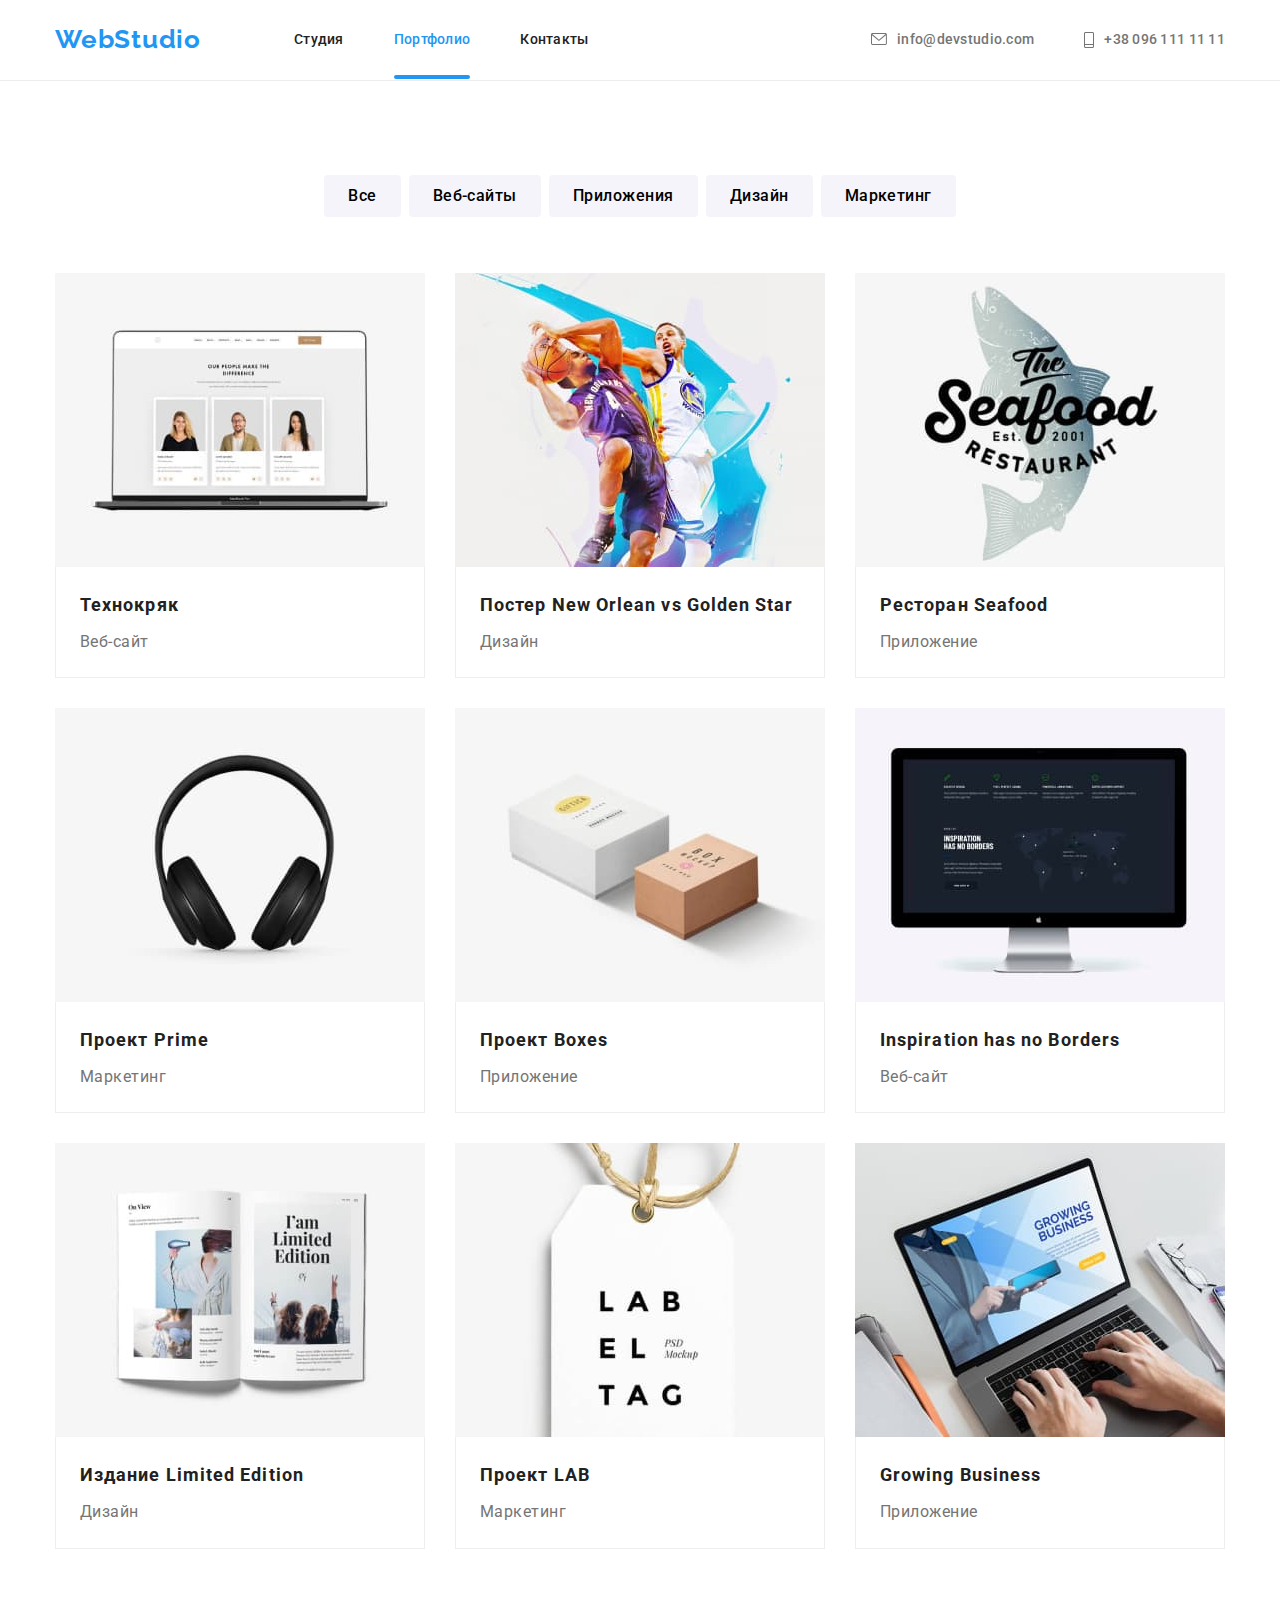
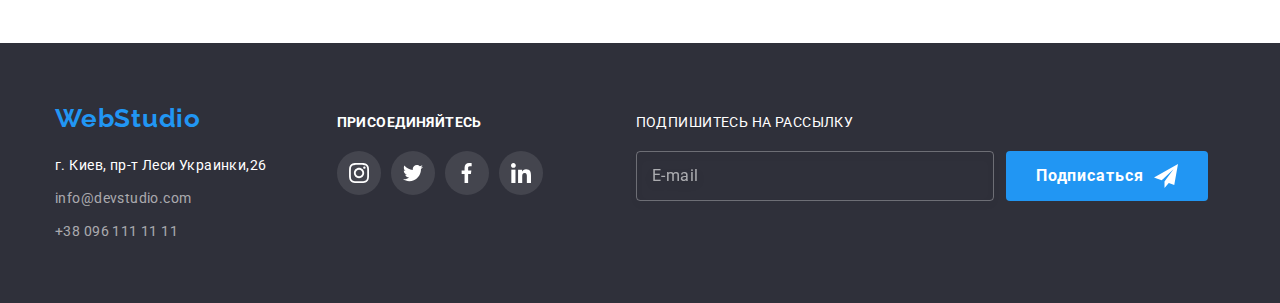
==== portfolio.html @ 39a59c03 "homework 7 is ready" ====
<!DOCTYPE html>
<html lang="ru">

<head>
    <meta charset="UTF-8">
    <meta http-equiv="X-UA-Compatible" content="IE=edge">
    <meta name="viewport" content="width=device-width, initial-scale=1.0">
    <title>Портфолио</title>
    <link rel="preconnect" href="https://fonts.googleapis.com">
    <link rel="preconnect" href="https://fonts.gstatic.com" crossorigin>
    <link
        href="https://fonts.googleapis.com/css2?family=Raleway:wght@700&family=Roboto:wght@400;500;700;900&display=swap"
        rel="stylesheet" />
    <link rel="stylesheet" href="https://cdnjs.cloudflare.com/ajax/libs/modern-normalize/1.0.0/modern-normalize.min.css" />
    <link rel="stylesheet" href="./css/main.min.css" />
    <link rel="stylesheet" href="./css/styles.css" />
</head>

<body>
<header class="page-header">
    <div class="container page-header-container">
        <nav class="nav-header">
            <a class="logo" href="./index.html">Web<span class="logo-studio logo">Studio</span></a>
            <ul class="list menu">
                <li class="link-nav"><a class="link menu-link" href="./index.html">Студия</a></li>
                <li class="link-nav"><a class="link menu-link current" href="./portfolio.html">Портфолио</a></li>
                <li class="link-nav"><a class="link menu-link" href="/">Контакты</a></li>
            </ul>
        </nav>
        <ul class="list head-adress">
            <li class="address-item"><a class="link address-link" href="mailto:info@devstudio.com">
                    <svg class="address-link-icon" width="16px" height="12px">
                        <use href="./img/sprite.svg#icon-mail"></use>
                    </svg>info@devstudio.com</a></li>
            <li class="address-item"><a class="link address-link" href="tel:+380961111111"><svg
                        class="address-link-icon" width="10px" height="16px">
                        <use href="./img/sprite.svg#icon-phone"></use>
                    </svg>+38 096 111 11 11</a></li>
        </ul>
    </div>
</header>

    <main>
        <section class="section"><div class="container">
           
            <h1 class="hidden">Навигация и портфолио</h1>

            <ul class="navigation list">
                <li class="navigation__item">
                    <button class="navigation__btn" type="button">Все</button>
                </li>
                <li class="navigation__item">
                    <button class="navigation__btn" type="button">Веб-сайты</button>
                </li>
                <li class="navigation__item">
                    <button class="navigation__btn" type="button">Приложения</button>
                </li>
                <li class="navigation__item">
                    <button class="navigation__btn" type="button">Дизайн</button>
                </li>
                <li class="navigation__item">
                    <button class="navigation__btn" type="button">Маркетинг</button>
                </li>
            </ul>
            
            <ul class="ready-projects list">
                <li class="ready-projects__item">
                    <a class="pready-projects__link link" href="">
                        <div class="projects-list-wrapper">
                            <img class="img" src="./img/ourpeople.jpg" alt="three people" width="370">
                            <p class="ready-projects__overlay">Ресурс предлагает комплексные предложения с разным уровнем функционала
                                и сервисов. Все это позволит посетителю получить
                                исчерпывающие сведения о компании или частном лице.</p>
                        </div>
                        <div class="projects-box">
                            <h2 class="ready-projects__title heading">Технокряк</h2>
                            <p class="ready-projects__text text"> Веб-сайт</p>
                        </div>
                    </a>
                </li>
                <li class="ready-projects__item">
                    <a class="ready-projects__link link" href="">
                        <div class="projects-list-wrapper">
                            <img src="./img/basketball.jpg" alt="basketball" width="370">
                            <p class="ready-projects__overlay">Ресурс предлагает комплексные предложения с разным уровнем функционала
                                и сервисов. Все
                                это позволит посетителю получить
                                исчерпывающие сведения о компании или частном лице.</p>
                        </div>
                        <div class="projects-box">
                            <h2 class="ready-projects__title heading">Постер New Orlean vs Golden Star</h2>
                            <p class="ready-projects__text text">Дизайн</p>
                        </div>
                    </a>
                </li>
            
                <li class="ready-projects__item">
            
                    <a class="ready-projects__link link" href="">
                        <div class="projects-list-wrapper">
                            <img src="./img/seafood.jpg" alt="seafood" width="370">
                            <p class="ready-projects__overlay">Ресурс предлагает комплексные предложения с разным уровнем функционала
                                и сервисов. Все
                                это позволит посетителю получить
                                исчерпывающие сведения о компании или частном лице.</p>
                        </div>
                        <div class="projects-box">
                            <h2 class="ready-projects__title heading">Ресторан Seafood</h2>
                            <p class="ready-projects__text text">Приложение</p>
                        </div>
                    </a>
                </li>
                <li class="ready-projects__item">
            
                    <a class="ready-projects__link link" href="">
                        <div class="projects-list-wrapper">
                            <img src="./img/headphones.jpg" alt="headphones" width="370">
                            <p class="ready-projects__overlay">Ресурс предлагает комплексные предложения с разным уровнем функционала
                                и сервисов. Все
                                это позволит посетителю получить
                                исчерпывающие сведения о компании или частном лице.</p>
                        </div>
                        <div class="projects-box">
                            <h2 class="ready-projects__title heading">Проект Prime</h2>
                            <p class="ready-projects__text text">Маркетинг</p>
                        </div>
                    </a>
                </li>
            
                <li class="ready-projects__item">
            
                    <a class="ready-projects__link link" href="">
                        <div class="projects-list-wrapper">
                            <img src="./img/projectboxes.jpg" alt="boxes" width="370">
                            <p class="ready-projects__overlay">Ресурс предлагает комплексные предложения с разным уровнем функционала
                                и сервисов. Все
                                это позволит посетителю получить
                                исчерпывающие сведения о компании или частном лице.</p>
                        </div>
                        <div class="projects-box">
            
                            <h2 class="ready-projects__title heading">Проект Boxes</h2>
                            <p class="ready-projects__text text">Приложение</p>
                        </div>
                    </a>
                </li>
                <li class="ready-projects__item">
            
                    <a class="ready-projects__link link" href="">
                        <div class="projects-list-wrapper">
                            <img src="./img/screen.jpg" alt="blackscreen" width="370">
                            <p class="ready-projects__overlay">Ресурс предлагает комплексные предложения с разным уровнем функционала
                                и сервисов. Все
                                это позволит посетителю получить
                                исчерпывающие сведения о компании или частном лице.</p>
                        </div>
                        <div class="projects-box">
            
                            <h2 class="ready-projects__title heading">Inspiration has no Borders</h2>
                            <p class="ready-projects__text text">Веб-сайт</p>
                        </div>
                    </a>
                </li>
            
                <li class="ready-projects__item">
            
                    <a class="ready-projects__link link" href="">
                        <div class="projects-list-wrapper">
                            <img src="./img/journal.jpg" alt="journal" width="370">
                            <p class="ready-projects__overlay">Ресурс предлагает комплексные предложения с разным уровнем функционала
                                и сервисов. Все
                                это позволит посетителю получить
                                исчерпывающие сведения о компании или частном лице.</p>
                        </div>
                        <div class="projects-box">
            
                            <h2 class="ready-projects__title heading">Издание Limited Edition</h2>
                            <p class="ready-projects__text text">Дизайн</p>
                        </div>
                    </a>
                </li>
            
                <li class="ready-projects__item">
            
                    <a class="ready-projects__link link" href="">
                        <div class="projects-list-wrapper">
                            <img src="./img/label.jpg" alt="label" width="370">
                            <p class="ready-projects__overlay">Ресурс предлагает комплексные предложения с разным уровнем функционала
                                и сервисов. Все
                                это позволит посетителю получить
                                исчерпывающие сведения о компании или частном лице.</p>
                        </div>
                        <div class="projects-box">
            
                            <h2 class="ready-projects__title heading">Проект LAB</h2>
                            <p class="ready-projects__text text">Маркетинг</p>
                        </div>
                    </a>
                </li>
            
                <li class="ready-projects__item">
                    <a class="ready-projects__link link" href="">
                        <div class="projects-list-wrapper">
                            <img src="./img/notebook.jpg" alt="notebook" width="370">
                            <p class="ready-projects__overlay">Ресурс предлагает комплексные предложения с разным уровнем функционала
                                и сервисов. Все
                                это позволит посетителю получить
                                исчерпывающие сведения о компании или частном лице.</p>
                        </div>
                        <div class="projects-box">
            
                            <h2 class="ready-projects__title heading">Growing Business</h2>
                            <p class="ready-projects__text text">Приложение</p>
                        </div>
                    </a>
                </li>
            </ul>
    </div>
        </section>
    </main>
<footer class="footer">
    <div class="container container-box">
        <div class="footer-left">
            <a class="logo" href="./index.html">Web<span class="logo-footer">Studio</span></a>
            <address class="footer-address">
                <ul class="footer-list">
                    <li class="footer-item">
                        <a class="link link-address" href="https://bit.ly/3O5jqAV" target="_blank"
                            rel="noopener noreferrer">г. Киев, пр-т Леси Украинки,26</a>
                    </li>
                    <li class="footer-item">
                        <a class="link link-footer" href="mailto:info@devstudio.com">info@devstudio.com</a>
                    </li>
                    <li class="footer-item">
                        <a class="link link-footer" href="tel:+380961111111">+38 096 111 11 11</a>
                    </li>
                </ul>
            </address>

        </div>
        <div class="footer-right">
            <h2 class="footer-title">присоединяйтесь</h2>
            <ul class="social-links-list list">
                <li class="social-links-list-item">
                    <a class="social-links-list-link footer-social-link" href="">
                        <svg class="footer-social-link-icon" width="20" height="20">
                            <use href="./img/sprite.svg#icon-instagram-2"></use>
                        </svg>
                    </a>
                </li>
                <li class="social-links-list-item">
                    <a class="social-links-list-link footer-social-link" href="">
                        <svg class="footer-social-link-icon" width="20" height="20">
                            <use href="./img/sprite.svg#icon-twitter"></use>
                        </svg>
                    </a>
                </li>
                <li class="social-links-list-item">
                    <a class="social-links-list-link footer-social-link" href="">
                        <svg class="footer-social-link-icon" width="20" height="20">
                            <use href="./img/sprite.svg#icon-facebook"></use>
                        </svg>
                    </a>
                </li>
                <li class="social-links-list-item">
                    <a class="social-links-list-link footer-social-link" href="">
                        <svg class="footer-social-link-icon" width="20" height="20">
                            <use href="./img/sprite.svg#icon-linkedin-1"></use>
                        </svg>
                    </a>
                </li>
            </ul>
        </div>
        <div class="footer-subscribe">
            <p class="footer-title">Подпишитесь на рассылку</p>
            <form class="subscribe-form">
                <input class="subscribe-input" type="email" name="subscribe-email" placeholder="E-mail" />
                <button class="subcribe-button" type="submit">Подписаться
                    <svg class="subscribe-button-icon" width="24" height="24">
                        <use href="./img/icons.svg#icon-icon-send"></use>
                    </svg>
                </button>
            </form>
        </div>
    </div>

</footer>
</body>
</html>
---- css/main.min.css ----
:root{--primary-text-color: #212121;--accent-color: #2196F3;--secondary-text-color: #FFFFFF;--accent-text-color: #757575;--transition-data: 250ms cubic-bezier(0.4, 0, 0.2, 1)}.hidden{position:absolute;width:1px;height:1px;margin:-1px;border:0;padding:0;white-space:nowrap;overflow:hidden;clip:rect(0 0 0 0);clip-path:inset(100%)}body{font-family:Roboto,sans-serif;color:var(--primary-text-color);background-color:var(--secondary-text-color)}h1,h2,h3,p{margin-top:0;margin-bottom:0}ul,ol{margin-top:0;margin-bottom:0;padding-left:0}.section{padding-top:94px;padding-bottom:94px}.list{list-style:none;display:flex;flex-wrap:wrap}.link{text-decoration:none}.container{width:1200px;margin:0 auto;padding-left:15px;padding-right:15px}.section{padding-top:94px;padding-bottom:94px}.title{margin-bottom:50px;font-weight:700;font-size:36px;line-height:1.17;text-align:center;letter-spacing:.03em;color:var(--primary-text-color)}.social-list{display:flex;justify-content:center}.social-list__link{display:flex;align-items:center;justify-content:center;width:100%;height:100%;border-radius:50%;background-color:var(--secondary-text-color);transition:background-color var(--transition-data)}.social-list__link:hover,.social-list__link:focus{background-color:var(--accent-color)}.social-list__item{width:44px;height:44px}.social-list__item:not(:last-child){margin-right:10px}.social-list__icon{fill:#afb1b8;transition:fill var(--transition-data)}.social-list__link:hover .social-list__icon,.social-list__link:focus .social-list__icon{fill:var(--secondary-text-color)}.logo{text-decoration:none;color:var(--accent-color);font-family:"Raleway",sans-serif;font-size:26px;letter-spacing:.03em;line-height:1.2;font-weight:700}.logo-white-theme{color:var(--primary-text-color)}.logo-dark-theme{color:var(--secondary-text-color);margin-bottom:20px}.modal-btn{min-width:140px;box-shadow:0px 4px 4px rgba(0,0,0,.15);font-weight:700;font-size:16px;line-height:1.88;text-align:center;letter-spacing:.06em;color:var(--secondary-text-color);background-color:var(--accent-color);cursor:pointer;border-color:rgba(0,0,0,0);border-radius:4px;padding:10px 32px;transition:background-color var(--transition-data)}.modal-btn:hover,.modal-btn:focus{background-color:#188ce8;transition:background-color var(--transition-data)}.central-inscription{margin:0 auto 30px auto;font-weight:900;font-size:44px;line-height:1.36;letter-spacing:.06em;text-transform:uppercase;color:var(--secondary-text-color);width:696px}.backdrop{position:fixed;top:0;left:0;width:100%;height:100%;background-color:rgba(0,0,0,.2);transition:opacity var(--transition-data),visibility var(--transition-data)}.backdrop.is-hidden{opacity:0;visibility:hidden;pointer-events:none}.backdrop.is-hidden .modal{opacity:0;visibility:hidden;pointer-events:none;transform:translate(-50%, -50%) scale(0.9)}.modal{padding:40px;width:528px;height:581px;background-color:var(--secondary-text-color);position:absolute;opacity:1;top:50%;left:50%;transform:translate(-50%, -50%) scale(1);box-shadow:0px 1px 3px rgba(0,0,0,.12),0px 1px 1px rgba(0,0,0,.14),0px 2px 1px rgba(0,0,0,.2);border-radius:4px;transition:translate var(--transition-data),opacity var(--transition-data)}.modal-close-button{position:absolute;top:8px;right:8px;display:flex;align-items:center;justify-content:center;width:30px;height:30px;border:1px solid rgba(0,0,0,.1);background-color:rgba(0,0,0,0);padding:0;border-radius:50%;cursor:pointer}.modal-close-button:hover,.modal-close-button:focus{fill:var(--accent-color);transition:color var(--transition-data)}.contact-form{display:flex;flex-direction:column}.form-title{font-weight:700;font-size:20px;line-height:1.15;text-align:center;letter-spacing:.03em;color:var(--primary-text-color);margin-bottom:12px}.contact-form-input{width:100%;height:40px;border:1px solid;border-radius:4px;margin-bottom:10px;padding-left:42px;border-color:rgba(33,33,33,.2);transition:border-color var(--transition-data)}.contact-form-input:focus{outline:none;border-color:var(--accent-color);transition:var(--transition-data)}.contact-form-icon{display:block;position:absolute;top:40%;left:12px;transform:translateY(-50%);fill:var(--primary-text-color);transition:var(--transition-data);width:18px;height:18px}.contact-form-input:focus+.contact-form-icon{outline:none;border-color:var(--accent-color);transition:var(--transition-data);fill:var(--accent-color)}.contact-form-icon-checkbox{fill:rgba(0,0,0,0);border:2px solid var(--secondary-color);border-radius:4px;cursor:pointer;margin-right:7px;transition:border var(--transition-data),fill var(--transition-data)}.contact-form-field-key{font-family:inherit;font-weight:400px;font-size:12px;line-height:1.17;letter-spacing:.01em;color:var(--accent-text-color);display:block;margin-bottom:4px}.contact-form-field-container{position:relative;display:block}.contact-form-text{width:100%;height:120px;border:1px solid rgba(33,33,33,.2);border-radius:4px;resize:none;padding:12px 16px;margin-bottom:20px}.contact-form-text::placeholder{color:rgba(117,117,117,.5);font-weight:400;font-size:14px;line-height:1.1;letter-spacing:.01em}.contact-form-text:focus{outline:none;border-color:var(--accent-color);transition:var(--transition-data)}.contact-form-chekbox-label{font-weight:400;font-size:14px;line-height:1.7;margin-bottom:30px}.contact-form-chekbox-label::before{display:block;width:18px;height:18px;border-radius:2px;border:1px solid var(--accent-text-color);cursor:pointer;content:"";margin-right:7px}.contact-form-chekbox:checked+.contact-form-chekbox-label::before{background-color:var(--accent-color);border:none;background-image:url(../img/icon\ check.svg)}.contact-form-chekbox:focus+.contact-form-chekbox-label::before{border:2px solid var(--primary-text-color)}.contact-form-policy-link{color:var(--accent-color)}.contact-form-btn{min-width:200px;align-self:center;padding:10px 56px;font-weight:700;font-size:16px;line-height:1.88;letter-spacing:.06em;color:var(--secondary-text-color);background-color:var(--accent-color);cursor:pointer;border-color:rgba(0,0,0,0);border-radius:4px;box-shadow:0px 4px 4px rgba(0,0,0,.15);transition:background-color var(--transition-data),box-shadow var(--transition-data)}.contact-form-btn:hover,.contact-form-btn:focus{background-color:#188ce8;box-shadow:0px 4px 4px rgba(0,0,0,.15);transition:background-color var(--transition-data)}.page-header{border-bottom:1px solid #ececec}.page-header-container{display:flex;align-items:center;height:80px;padding-top:24px;padding-bottom:25px}.nav-header{display:flex;align-items:center}.adress-container{display:flex;margin-left:auto}.menu{margin-left:93px}.link-nav:not(:last-child){margin-right:50px}.menu .menu-link.current{color:var(--accent-color)}.menu-link{font-weight:500;font-size:14px;line-height:1.14;letter-spacing:.02em;color:var(--primary-text-color);transition:color var(--transition-data)}.menu-link:hover,.menu-link:focus{color:var(--accent-color)}.head-adress{margin-left:auto}.address-item+.address-item{margin-left:50px}.address-link{display:flex;align-items:center;font-weight:500;font-size:14px;line-height:1.14;letter-spacing:.02em;color:var(--accent-text-color);transition:color var(--transition-data)}.address-link:hover,.address-link:focus,.address-link .address-link-icon:hover,.address-link .address-link-icon.focus{color:var(--accent-color);fill:var(--accent-color)}.address-link-icon{margin-right:10px;fill:currentColor}.current{position:relative;color:var(--accent-color)}.current::after{display:block;position:absolute;content:"";background-color:var(--accent-color);bottom:-32px;left:0;width:100%;height:4px;border-radius:2px}.central-section{background:#2f303a;text-align:center;padding-top:200px;padding-bottom:200px;background-image:linear-gradient(rgba(47, 48, 58, 0.4), rgba(47, 48, 58, 0.4)),url("../img/hero/peopletalking.jpg");background-size:cover;background-position:center;background-repeat:no-repeat;max-width:1600px;margin-left:auto;margin-right:auto}.what-are-we-doing{padding-top:0}.what-img:not(:last-child){margin-right:30px}img{display:block;max-width:100%;height:auto}.what-container{position:relative}.what-text{position:absolute;bottom:0;display:flex;align-items:center;justify-content:center;width:100%;height:70px;font-weight:700;font-size:14px;line-height:1.14;letter-spacing:.03em;text-transform:uppercase;color:var(--secondary-text-color);background-color:rgba(47,48,58,.8)}.particul-title{margin-bottom:10px;font-weight:700;font-size:14px;line-height:1.14;letter-spacing:.03em;text-transform:uppercase}.particul-text{font-size:14px;line-height:1.7;letter-spacing:.03em;color:var(--accent-text-color)}.particul-item{width:270px}.particul-item:not(:nth-child(4n)){margin-right:30px}.particul-list-icon-container{display:flex;align-items:center;justify-content:center;width:270px;height:120px;margin-bottom:30px;background:#f5f4fa;border-radius:4px;padding-top:30px;padding-bottom:30px}.team{background-color:#f5f4fa}.team-list__name{font-weight:500;font-size:16px;line-height:1.2;text-align:center;letter-spacing:.03em;color:var(--primary-text-color);margin-bottom:10px}.team-list__post{font-size:16px;line-height:1.2;text-align:center;letter-spacing:.03em;color:var(--accent-text-color);margin-bottom:16px}.team-list__item{background-color:var(--secondary-text-color);border-radius:0px 0px 4px 4px;box-shadow:0px 1px 3px rgba(0,0,0,.12),0px 1px 1px rgba(0,0,0,.14),0px 2px 1px rgba(0,0,0,.2)}.team-list__item:not(:nth-child(4n)){margin-right:30px}.team-item-box{padding-top:30px;padding-bottom:30px}.clients-list{display:flex;justify-content:center}.clients-list-item{width:170px;height:92px}.clients-list-item:not(:nth-child(6n)){margin-right:30px}.clients-list-link{display:flex;align-items:center;justify-content:center;width:100%;height:100%;border:1px solid #afb1b8;border-radius:4px;fill:#afb1b8;transition:border var(--transition-data);color:var(--accent-text-color)}.clients-list-link:hover,.clients-list-link:focus{border:1px solid var(--accent-color)}.client-logo{transition:fill var(--transition-data)}.clients-list-link:hover .client-logo,.clients-list-link:focus .client-logo{fill:var(--accent-color)}.container-box{display:flex;align-items:baseline}.footer{background-color:#2f303a;padding-top:60px;padding-bottom:60px}.link-footer{font-style:normal;font-size:14px;line-height:1.7;letter-spacing:.03em;color:rgba(255,255,255,.6);transition:color var(--transition-data)}.link-address{font-style:normal;font-size:14px;line-height:1.7;letter-spacing:.03em;color:var(--secondary-text-color);transition:color var(--transition-data)}.footer-item:not(:last-child){margin-bottom:9px}.footer-address{margin-top:20px}.footer-list{list-style:none}.footer-title{margin-bottom:20px;font-size:14px;line-height:1.14;letter-spacing:.03em;text-transform:uppercase;color:var(--secondary-text-color)}.footer-right{display:flex;flex-direction:column;margin-left:70px}.footer-social-link{background-color:rgba(255,255,255,.1);color:var(--secondary-text-color);transition:background-color var(--transition-data)}.footer-social-link:hover,.footer-social-link:focus{background-color:var(--accent-color)}.footer-social-link-icon{fill:var(--secondary-text-color)}.social-links-list-item:not(:last-child){margin-right:10px}.social-links-list-link{display:flex;align-items:center;justify-content:center;width:44px;height:44px;border-radius:50%;background-color:rgba(255,255,255,.1)}.footer-subscribe{margin-left:93px}.subscribe-form{display:flex;align-items:center}.subscribe-input{width:358px;height:50px;padding-left:15px;padding-right:15px;margin-right:12px;border-radius:4px;border:1px solid rgba(255,255,255,.3);filter:drop-shadow(0px 4px 4px rgba(0, 0, 0, 0.15));background-color:rgba(0,0,0,0);color:var(--secondary-text-color)}.subscribe-input::placeholder{font-size:16px;line-height:1.25;letter-spacing:.03em;color:rgba(255,255,255,.6)}.subcribe-button{display:flex;align-items:center;min-width:200px;height:50px;font-weight:700;font-size:16px;line-height:1.88;letter-spacing:.06em;align-self:center;font-family:inherit;color:var(--secondary-text-color);background-color:var(--accent-color);border-color:rgba(0,0,0,0);border-radius:4px;padding:10px 28px;transition:background-color var(--transition-data),box-shadow var(--transition-data);cursor:pointer}.subcribe-button:hover,.subcribe-button:focus{background-color:#188ce8;box-shadow:0px 4px 4px rgba(0,0,0,.15);transition:box-shadow var(--transition-data)}.subscribe-button-icon{margin-left:10px;fill:var(--secondary-text-color)}.ready-projects{display:flex;flex-wrap:wrap}.address-link{color:var(--accent-text-color)}.navigation__btn{font-family:inherit;font-weight:500;font-size:16px;line-height:1.6;text-align:center;letter-spacing:.03em;cursor:pointer;padding:6px 22px;border-radius:4px;border-color:rgba(0,0,0,0);background-color:#f5f4fa;transition:color var(--transition-data),background-color var(--transition-data),box-shadow var(--transition-data)}.navigation__btn:hover,.navigation__btn:focus{box-shadow:0px 3px 1px rgba(0,0,0,.1),0px 1px 2px rgba(0,0,0,.08),0px 2px 2px rgba(0,0,0,.12);color:var(--secondary-text-color);background-color:var(--accent-color)}.heading{font-weight:700;font-size:18px;line-height:2;letter-spacing:.06em;color:var(--primary-text-color);margin-bottom:4px}.text{font-weight:400;font-size:16px;line-height:1.9;letter-spacing:.03em;color:var(--accent-text-color)}.projects-box{padding:20px 24px;border:1px solid #eee;border-top:0}.ready-projects__link{display:block;color:inherit;text-decoration:none;transition:box-shadow var(--transition-data)}.navigation{display:flex;justify-content:center;margin-bottom:56px}.navigation__item:not(:last-child){margin-right:8px}.ready-projects{display:flex;flex-wrap:wrap}.ready-projects__item{width:calc((100% - 60px)/3)}.ready-projects__item:not(:nth-child(3n)){margin-right:30px}.ready-projects__item:not(:nth-last-child(-n+3)){margin-bottom:30px}.ready-projects__item:hover,.ready-projects__item:focus{box-shadow:0px 1px 1px rgba(0,0,0,.12),0px 4px 4px rgba(0,0,0,.06),1px 4px 6px rgba(0,0,0,.16)}.projects-list-wrapper{position:relative;overflow:hidden}.ready-projects__overlay{position:absolute;width:100%;height:100%;top:0;left:0;bottom:-100%;padding:63px 24px;font-size:18px;line-height:1.56;letter-spacing:.03em;color:var(--secondary-text-color);background-color:rgba(33,150,243,.9);transition:transform 250ms linear;transform:translateY(100%)}.ready-projects__item:hover .ready-projects__overlay,.ready-projects__item:focus .ready-projects__overlay{transform:translateY(0%)}/*# sourceMappingURL=main.min.css.map */
---- css/styles.css ----
/*header section*/







/* hero section*/






/*  particular qualities section  */






/* what are we doing section*/




/* Our team section*/





/*  OUR CLIENTS  */




/*footer section*/



/*=======Styles for Portfolio=======*/





/*   BACKDROP   */




/*  MODAL FORM WINDOW   */
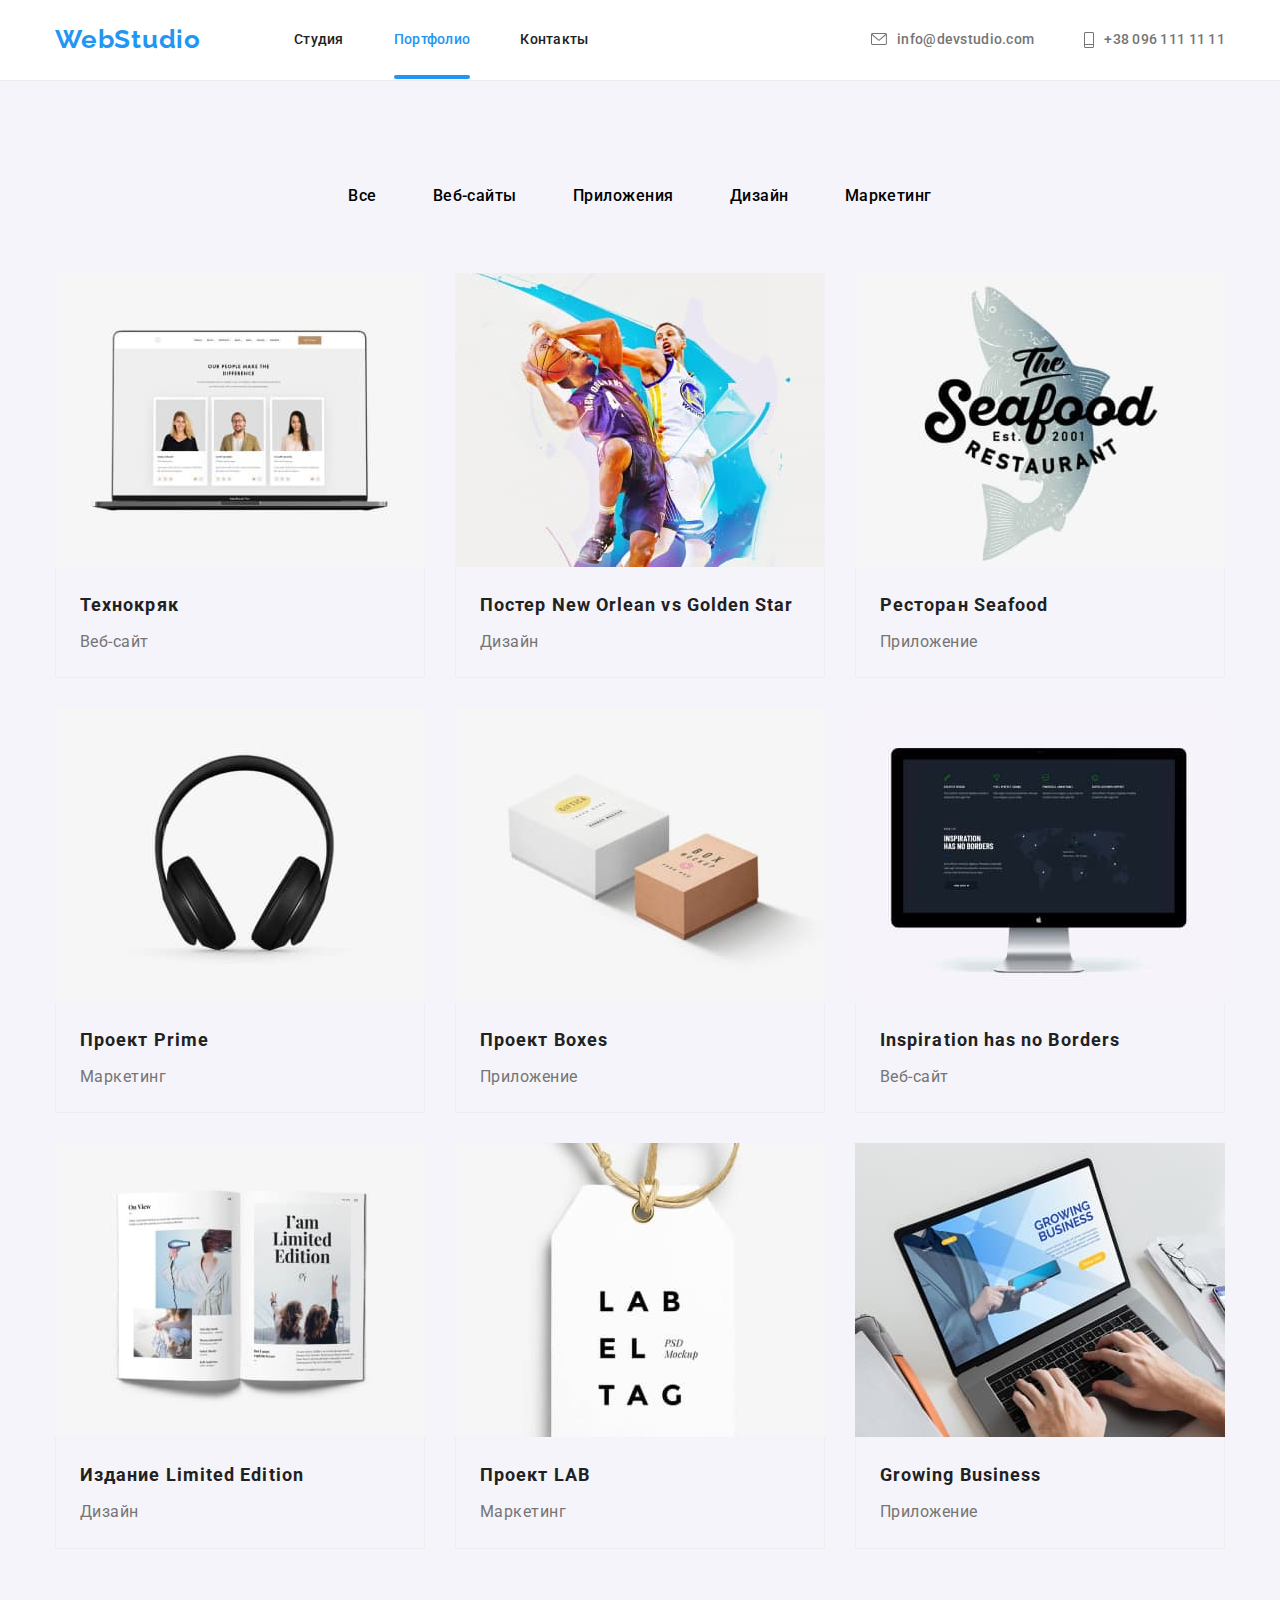
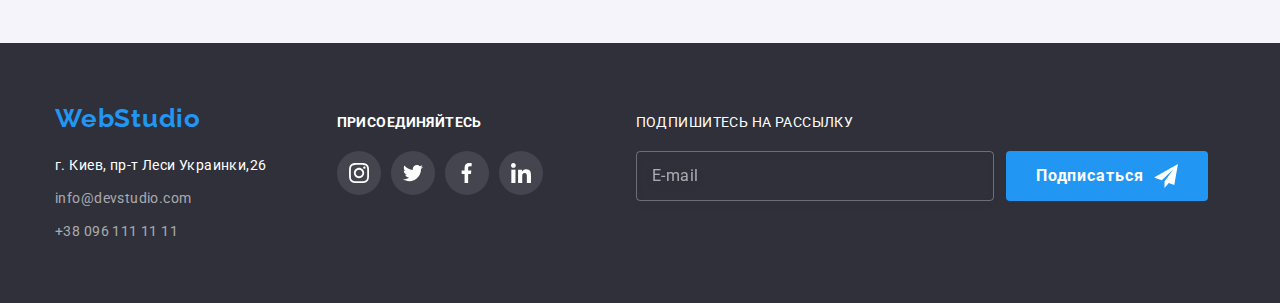
==== commit 304e73ac: "update index.html, portfolio.html" ====
--- a/portfolio.html
+++ b/portfolio.html
@@ -66,7 +66,7 @@
             <ul class="ready-projects list">
                 <li class="ready-projects__item">
                     <a class="pready-projects__link link" href="">
-                        <div class="projects-list-wrapper">
+                        <div class="ready-projects__wrapper">
                             <img class="img" src="./img/ourpeople.jpg" alt="three people" width="370">
                             <p class="ready-projects__overlay">Ресурс предлагает комплексные предложения с разным уровнем функционала
                                 и сервисов. Все это позволит посетителю получить
@@ -80,7 +80,7 @@
                 </li>
                 <li class="ready-projects__item">
                     <a class="ready-projects__link link" href="">
-                        <div class="projects-list-wrapper">
+                        <div class="ready-projects__wrapper">
                             <img src="./img/basketball.jpg" alt="basketball" width="370">
                             <p class="ready-projects__overlay">Ресурс предлагает комплексные предложения с разным уровнем функционала
                                 и сервисов. Все
@@ -97,7 +97,7 @@
                 <li class="ready-projects__item">
             
                     <a class="ready-projects__link link" href="">
-                        <div class="projects-list-wrapper">
+                        <div class="ready-projects__wrapper">
                             <img src="./img/seafood.jpg" alt="seafood" width="370">
                             <p class="ready-projects__overlay">Ресурс предлагает комплексные предложения с разным уровнем функционала
                                 и сервисов. Все
@@ -113,7 +113,7 @@
                 <li class="ready-projects__item">
             
                     <a class="ready-projects__link link" href="">
-                        <div class="projects-list-wrapper">
+                        <div class="ready-projects__wrapper">
                             <img src="./img/headphones.jpg" alt="headphones" width="370">
                             <p class="ready-projects__overlay">Ресурс предлагает комплексные предложения с разным уровнем функционала
                                 и сервисов. Все
@@ -130,7 +130,7 @@
                 <li class="ready-projects__item">
             
                     <a class="ready-projects__link link" href="">
-                        <div class="projects-list-wrapper">
+                        <div class="ready-projects__wrapper">
                             <img src="./img/projectboxes.jpg" alt="boxes" width="370">
                             <p class="ready-projects__overlay">Ресурс предлагает комплексные предложения с разным уровнем функционала
                                 и сервисов. Все
@@ -147,7 +147,7 @@
                 <li class="ready-projects__item">
             
                     <a class="ready-projects__link link" href="">
-                        <div class="projects-list-wrapper">
+                        <div class="ready-projects__wrapper">
                             <img src="./img/screen.jpg" alt="blackscreen" width="370">
                             <p class="ready-projects__overlay">Ресурс предлагает комплексные предложения с разным уровнем функционала
                                 и сервисов. Все
@@ -165,7 +165,7 @@
                 <li class="ready-projects__item">
             
                     <a class="ready-projects__link link" href="">
-                        <div class="projects-list-wrapper">
+                        <div class="ready-projects__wrapper">
                             <img src="./img/journal.jpg" alt="journal" width="370">
                             <p class="ready-projects__overlay">Ресурс предлагает комплексные предложения с разным уровнем функционала
                                 и сервисов. Все
@@ -183,7 +183,7 @@
                 <li class="ready-projects__item">
             
                     <a class="ready-projects__link link" href="">
-                        <div class="projects-list-wrapper">
+                        <div class="ready-projects__wrapper">
                             <img src="./img/label.jpg" alt="label" width="370">
                             <p class="ready-projects__overlay">Ресурс предлагает комплексные предложения с разным уровнем функционала
                                 и сервисов. Все
@@ -200,7 +200,7 @@
             
                 <li class="ready-projects__item">
                     <a class="ready-projects__link link" href="">
-                        <div class="projects-list-wrapper">
+                        <div class="ready-projects__wrapper">
                             <img src="./img/notebook.jpg" alt="notebook" width="370">
                             <p class="ready-projects__overlay">Ресурс предлагает комплексные предложения с разным уровнем функционала
                                 и сервисов. Все
--- a/css/main.min.css
+++ b/css/main.min.css
@@ -1 +1 @@
-:root{--primary-text-color: #212121;--accent-color: #2196F3;--secondary-text-color: #FFFFFF;--accent-text-color: #757575;--transition-data: 250ms cubic-bezier(0.4, 0, 0.2, 1)}.hidden{position:absolute;width:1px;height:1px;margin:-1px;border:0;padding:0;white-space:nowrap;overflow:hidden;clip:rect(0 0 0 0);clip-path:inset(100%)}body{font-family:Roboto,sans-serif;color:var(--primary-text-color);background-color:var(--secondary-text-color)}h1,h2,h3,p{margin-top:0;margin-bottom:0}ul,ol{margin-top:0;margin-bottom:0;padding-left:0}.section{padding-top:94px;padding-bottom:94px}.list{list-style:none;display:flex;flex-wrap:wrap}.link{text-decoration:none}.container{width:1200px;margin:0 auto;padding-left:15px;padding-right:15px}.section{padding-top:94px;padding-bottom:94px}.title{margin-bottom:50px;font-weight:700;font-size:36px;line-height:1.17;text-align:center;letter-spacing:.03em;color:var(--primary-text-color)}.social-list{display:flex;justify-content:center}.social-list__link{display:flex;align-items:center;justify-content:center;width:100%;height:100%;border-radius:50%;background-color:var(--secondary-text-color);transition:background-color var(--transition-data)}.social-list__link:hover,.social-list__link:focus{background-color:var(--accent-color)}.social-list__item{width:44px;height:44px}.social-list__item:not(:last-child){margin-right:10px}.social-list__icon{fill:#afb1b8;transition:fill var(--transition-data)}.social-list__link:hover .social-list__icon,.social-list__link:focus .social-list__icon{fill:var(--secondary-text-color)}.logo{text-decoration:none;color:var(--accent-color);font-family:"Raleway",sans-serif;font-size:26px;letter-spacing:.03em;line-height:1.2;font-weight:700}.logo-white-theme{color:var(--primary-text-color)}.logo-dark-theme{color:var(--secondary-text-color);margin-bottom:20px}.modal-btn{min-width:140px;box-shadow:0px 4px 4px rgba(0,0,0,.15);font-weight:700;font-size:16px;line-height:1.88;text-align:center;letter-spacing:.06em;color:var(--secondary-text-color);background-color:var(--accent-color);cursor:pointer;border-color:rgba(0,0,0,0);border-radius:4px;padding:10px 32px;transition:background-color var(--transition-data)}.modal-btn:hover,.modal-btn:focus{background-color:#188ce8;transition:background-color var(--transition-data)}.central-inscription{margin:0 auto 30px auto;font-weight:900;font-size:44px;line-height:1.36;letter-spacing:.06em;text-transform:uppercase;color:var(--secondary-text-color);width:696px}.backdrop{position:fixed;top:0;left:0;width:100%;height:100%;background-color:rgba(0,0,0,.2);transition:opacity var(--transition-data),visibility var(--transition-data)}.backdrop.is-hidden{opacity:0;visibility:hidden;pointer-events:none}.backdrop.is-hidden .modal{opacity:0;visibility:hidden;pointer-events:none;transform:translate(-50%, -50%) scale(0.9)}.modal{padding:40px;width:528px;height:581px;background-color:var(--secondary-text-color);position:absolute;opacity:1;top:50%;left:50%;transform:translate(-50%, -50%) scale(1);box-shadow:0px 1px 3px rgba(0,0,0,.12),0px 1px 1px rgba(0,0,0,.14),0px 2px 1px rgba(0,0,0,.2);border-radius:4px;transition:translate var(--transition-data),opacity var(--transition-data)}.modal-close-button{position:absolute;top:8px;right:8px;display:flex;align-items:center;justify-content:center;width:30px;height:30px;border:1px solid rgba(0,0,0,.1);background-color:rgba(0,0,0,0);padding:0;border-radius:50%;cursor:pointer}.modal-close-button:hover,.modal-close-button:focus{fill:var(--accent-color);transition:color var(--transition-data)}.contact-form{display:flex;flex-direction:column}.form-title{font-weight:700;font-size:20px;line-height:1.15;text-align:center;letter-spacing:.03em;color:var(--primary-text-color);margin-bottom:12px}.contact-form-input{width:100%;height:40px;border:1px solid;border-radius:4px;margin-bottom:10px;padding-left:42px;border-color:rgba(33,33,33,.2);transition:border-color var(--transition-data)}.contact-form-input:focus{outline:none;border-color:var(--accent-color);transition:var(--transition-data)}.contact-form-icon{display:block;position:absolute;top:40%;left:12px;transform:translateY(-50%);fill:var(--primary-text-color);transition:var(--transition-data);width:18px;height:18px}.contact-form-input:focus+.contact-form-icon{outline:none;border-color:var(--accent-color);transition:var(--transition-data);fill:var(--accent-color)}.contact-form-icon-checkbox{fill:rgba(0,0,0,0);border:2px solid var(--secondary-color);border-radius:4px;cursor:pointer;margin-right:7px;transition:border var(--transition-data),fill var(--transition-data)}.contact-form-field-key{font-family:inherit;font-weight:400px;font-size:12px;line-height:1.17;letter-spacing:.01em;color:var(--accent-text-color);display:block;margin-bottom:4px}.contact-form-field-container{position:relative;display:block}.contact-form-text{width:100%;height:120px;border:1px solid rgba(33,33,33,.2);border-radius:4px;resize:none;padding:12px 16px;margin-bottom:20px}.contact-form-text::placeholder{color:rgba(117,117,117,.5);font-weight:400;font-size:14px;line-height:1.1;letter-spacing:.01em}.contact-form-text:focus{outline:none;border-color:var(--accent-color);transition:var(--transition-data)}.contact-form-chekbox-label{font-weight:400;font-size:14px;line-height:1.7;margin-bottom:30px}.contact-form-chekbox-label::before{display:block;width:18px;height:18px;border-radius:2px;border:1px solid var(--accent-text-color);cursor:pointer;content:"";margin-right:7px}.contact-form-chekbox:checked+.contact-form-chekbox-label::before{background-color:var(--accent-color);border:none;background-image:url(../img/icon\ check.svg)}.contact-form-chekbox:focus+.contact-form-chekbox-label::before{border:2px solid var(--primary-text-color)}.contact-form-policy-link{color:var(--accent-color)}.contact-form-btn{min-width:200px;align-self:center;padding:10px 56px;font-weight:700;font-size:16px;line-height:1.88;letter-spacing:.06em;color:var(--secondary-text-color);background-color:var(--accent-color);cursor:pointer;border-color:rgba(0,0,0,0);border-radius:4px;box-shadow:0px 4px 4px rgba(0,0,0,.15);transition:background-color var(--transition-data),box-shadow var(--transition-data)}.contact-form-btn:hover,.contact-form-btn:focus{background-color:#188ce8;box-shadow:0px 4px 4px rgba(0,0,0,.15);transition:background-color var(--transition-data)}.page-header{border-bottom:1px solid #ececec}.page-header-container{display:flex;align-items:center;height:80px;padding-top:24px;padding-bottom:25px}.nav-header{display:flex;align-items:center}.adress-container{display:flex;margin-left:auto}.menu{margin-left:93px}.link-nav:not(:last-child){margin-right:50px}.menu .menu-link.current{color:var(--accent-color)}.menu-link{font-weight:500;font-size:14px;line-height:1.14;letter-spacing:.02em;color:var(--primary-text-color);transition:color var(--transition-data)}.menu-link:hover,.menu-link:focus{color:var(--accent-color)}.head-adress{margin-left:auto}.address-item+.address-item{margin-left:50px}.address-link{display:flex;align-items:center;font-weight:500;font-size:14px;line-height:1.14;letter-spacing:.02em;color:var(--accent-text-color);transition:color var(--transition-data)}.address-link:hover,.address-link:focus,.address-link .address-link-icon:hover,.address-link .address-link-icon.focus{color:var(--accent-color);fill:var(--accent-color)}.address-link-icon{margin-right:10px;fill:currentColor}.current{position:relative;color:var(--accent-color)}.current::after{display:block;position:absolute;content:"";background-color:var(--accent-color);bottom:-32px;left:0;width:100%;height:4px;border-radius:2px}.central-section{background:#2f303a;text-align:center;padding-top:200px;padding-bottom:200px;background-image:linear-gradient(rgba(47, 48, 58, 0.4), rgba(47, 48, 58, 0.4)),url("../img/hero/peopletalking.jpg");background-size:cover;background-position:center;background-repeat:no-repeat;max-width:1600px;margin-left:auto;margin-right:auto}.what-are-we-doing{padding-top:0}.what-img:not(:last-child){margin-right:30px}img{display:block;max-width:100%;height:auto}.what-container{position:relative}.what-text{position:absolute;bottom:0;display:flex;align-items:center;justify-content:center;width:100%;height:70px;font-weight:700;font-size:14px;line-height:1.14;letter-spacing:.03em;text-transform:uppercase;color:var(--secondary-text-color);background-color:rgba(47,48,58,.8)}.particul-title{margin-bottom:10px;font-weight:700;font-size:14px;line-height:1.14;letter-spacing:.03em;text-transform:uppercase}.particul-text{font-size:14px;line-height:1.7;letter-spacing:.03em;color:var(--accent-text-color)}.particul-item{width:270px}.particul-item:not(:nth-child(4n)){margin-right:30px}.particul-list-icon-container{display:flex;align-items:center;justify-content:center;width:270px;height:120px;margin-bottom:30px;background:#f5f4fa;border-radius:4px;padding-top:30px;padding-bottom:30px}.team{background-color:#f5f4fa}.team-list__name{font-weight:500;font-size:16px;line-height:1.2;text-align:center;letter-spacing:.03em;color:var(--primary-text-color);margin-bottom:10px}.team-list__post{font-size:16px;line-height:1.2;text-align:center;letter-spacing:.03em;color:var(--accent-text-color);margin-bottom:16px}.team-list__item{background-color:var(--secondary-text-color);border-radius:0px 0px 4px 4px;box-shadow:0px 1px 3px rgba(0,0,0,.12),0px 1px 1px rgba(0,0,0,.14),0px 2px 1px rgba(0,0,0,.2)}.team-list__item:not(:nth-child(4n)){margin-right:30px}.team-item-box{padding-top:30px;padding-bottom:30px}.clients-list{display:flex;justify-content:center}.clients-list-item{width:170px;height:92px}.clients-list-item:not(:nth-child(6n)){margin-right:30px}.clients-list-link{display:flex;align-items:center;justify-content:center;width:100%;height:100%;border:1px solid #afb1b8;border-radius:4px;fill:#afb1b8;transition:border var(--transition-data);color:var(--accent-text-color)}.clients-list-link:hover,.clients-list-link:focus{border:1px solid var(--accent-color)}.client-logo{transition:fill var(--transition-data)}.clients-list-link:hover .client-logo,.clients-list-link:focus .client-logo{fill:var(--accent-color)}.container-box{display:flex;align-items:baseline}.footer{background-color:#2f303a;padding-top:60px;padding-bottom:60px}.link-footer{font-style:normal;font-size:14px;line-height:1.7;letter-spacing:.03em;color:rgba(255,255,255,.6);transition:color var(--transition-data)}.link-address{font-style:normal;font-size:14px;line-height:1.7;letter-spacing:.03em;color:var(--secondary-text-color);transition:color var(--transition-data)}.footer-item:not(:last-child){margin-bottom:9px}.footer-address{margin-top:20px}.footer-list{list-style:none}.footer-title{margin-bottom:20px;font-size:14px;line-height:1.14;letter-spacing:.03em;text-transform:uppercase;color:var(--secondary-text-color)}.footer-right{display:flex;flex-direction:column;margin-left:70px}.footer-social-link{background-color:rgba(255,255,255,.1);color:var(--secondary-text-color);transition:background-color var(--transition-data)}.footer-social-link:hover,.footer-social-link:focus{background-color:var(--accent-color)}.footer-social-link-icon{fill:var(--secondary-text-color)}.social-links-list-item:not(:last-child){margin-right:10px}.social-links-list-link{display:flex;align-items:center;justify-content:center;width:44px;height:44px;border-radius:50%;background-color:rgba(255,255,255,.1)}.footer-subscribe{margin-left:93px}.subscribe-form{display:flex;align-items:center}.subscribe-input{width:358px;height:50px;padding-left:15px;padding-right:15px;margin-right:12px;border-radius:4px;border:1px solid rgba(255,255,255,.3);filter:drop-shadow(0px 4px 4px rgba(0, 0, 0, 0.15));background-color:rgba(0,0,0,0);color:var(--secondary-text-color)}.subscribe-input::placeholder{font-size:16px;line-height:1.25;letter-spacing:.03em;color:rgba(255,255,255,.6)}.subcribe-button{display:flex;align-items:center;min-width:200px;height:50px;font-weight:700;font-size:16px;line-height:1.88;letter-spacing:.06em;align-self:center;font-family:inherit;color:var(--secondary-text-color);background-color:var(--accent-color);border-color:rgba(0,0,0,0);border-radius:4px;padding:10px 28px;transition:background-color var(--transition-data),box-shadow var(--transition-data);cursor:pointer}.subcribe-button:hover,.subcribe-button:focus{background-color:#188ce8;box-shadow:0px 4px 4px rgba(0,0,0,.15);transition:box-shadow var(--transition-data)}.subscribe-button-icon{margin-left:10px;fill:var(--secondary-text-color)}.ready-projects{display:flex;flex-wrap:wrap}.address-link{color:var(--accent-text-color)}.navigation__btn{font-family:inherit;font-weight:500;font-size:16px;line-height:1.6;text-align:center;letter-spacing:.03em;cursor:pointer;padding:6px 22px;border-radius:4px;border-color:rgba(0,0,0,0);background-color:#f5f4fa;transition:color var(--transition-data),background-color var(--transition-data),box-shadow var(--transition-data)}.navigation__btn:hover,.navigation__btn:focus{box-shadow:0px 3px 1px rgba(0,0,0,.1),0px 1px 2px rgba(0,0,0,.08),0px 2px 2px rgba(0,0,0,.12);color:var(--secondary-text-color);background-color:var(--accent-color)}.heading{font-weight:700;font-size:18px;line-height:2;letter-spacing:.06em;color:var(--primary-text-color);margin-bottom:4px}.text{font-weight:400;font-size:16px;line-height:1.9;letter-spacing:.03em;color:var(--accent-text-color)}.projects-box{padding:20px 24px;border:1px solid #eee;border-top:0}.ready-projects__link{display:block;color:inherit;text-decoration:none;transition:box-shadow var(--transition-data)}.navigation{display:flex;justify-content:center;margin-bottom:56px}.navigation__item:not(:last-child){margin-right:8px}.ready-projects{display:flex;flex-wrap:wrap}.ready-projects__item{width:calc((100% - 60px)/3)}.ready-projects__item:not(:nth-child(3n)){margin-right:30px}.ready-projects__item:not(:nth-last-child(-n+3)){margin-bottom:30px}.ready-projects__item:hover,.ready-projects__item:focus{box-shadow:0px 1px 1px rgba(0,0,0,.12),0px 4px 4px rgba(0,0,0,.06),1px 4px 6px rgba(0,0,0,.16)}.projects-list-wrapper{position:relative;overflow:hidden}.ready-projects__overlay{position:absolute;width:100%;height:100%;top:0;left:0;bottom:-100%;padding:63px 24px;font-size:18px;line-height:1.56;letter-spacing:.03em;color:var(--secondary-text-color);background-color:rgba(33,150,243,.9);transition:transform 250ms linear;transform:translateY(100%)}.ready-projects__item:hover .ready-projects__overlay,.ready-projects__item:focus .ready-projects__overlay{transform:translateY(0%)}/*# sourceMappingURL=main.min.css.map */+:root{--primary-text-color: #212121;--accent-color: #2196F3;--secondary-text-color: #FFFFFF;--accent-text-color: #757575;--transition-data: 250ms cubic-bezier(0.4, 0, 0.2, 1)}.hidden{position:absolute;width:1px;height:1px;margin:-1px;border:0;padding:0;white-space:nowrap;overflow:hidden;clip:rect(0 0 0 0);clip-path:inset(100%)}body{font-family:Roboto,sans-serif;color:var(--primary-text-color);background-color:var(--secondary-text-color)}h1,h2,h3,p{margin-top:0;margin-bottom:0}ul,ol{margin-top:0;margin-bottom:0;padding-left:0}.section{padding-top:94px;padding-bottom:94px}.list{list-style:none;display:flex;flex-wrap:wrap}.link{text-decoration:none}.container{width:1200px;margin:0 auto;padding-left:15px;padding-right:15px}.section{padding-top:94px;padding-bottom:94px}.title{margin-bottom:50px;font-weight:700;font-size:36px;line-height:1.17;text-align:center;letter-spacing:.03em;color:var(--primary-text-color)}.social-list{display:flex;justify-content:center}.social-list__link{display:flex;align-items:center;justify-content:center;width:100%;height:100%;border-radius:50%;background-color:var(--secondary-text-color);transition:background-color var(--transition-data)}.social-list__link:hover,.social-list__link:focus{background-color:var(--accent-color)}.social-list__item{width:44px;height:44px}.social-list__item:not(:last-child){margin-right:10px}.social-list__icon{fill:#afb1b8;transition:fill var(--transition-data)}.social-list__link:hover .social-list__icon,.social-list__link:focus .social-list__icon{fill:var(--secondary-text-color)}.logo{text-decoration:none;color:var(--accent-color);font-family:"Raleway",sans-serif;font-size:26px;letter-spacing:.03em;line-height:1.2;font-weight:700}.logo-white-theme{color:var(--primary-text-color)}.logo-dark-theme{color:var(--secondary-text-color);margin-bottom:20px}.modal-btn{min-width:140px;box-shadow:0px 4px 4px rgba(0,0,0,.15);font-weight:700;font-size:16px;line-height:1.88;text-align:center;letter-spacing:.06em;color:var(--secondary-text-color);background-color:var(--accent-color);cursor:pointer;border-color:rgba(0,0,0,0);border-radius:4px;padding:10px 32px;transition:background-color var(--transition-data)}.modal-btn:hover,.modal-btn:focus{background-color:#188ce8;transition:background-color var(--transition-data)}.central-inscription{margin:0 auto 30px auto;font-weight:900;font-size:44px;line-height:1.36;letter-spacing:.06em;text-transform:uppercase;color:var(--secondary-text-color);width:696px}.backdrop{position:fixed;top:0;left:0;width:100%;height:100%;background-color:rgba(0,0,0,.2);transition:opacity var(--transition-data),visibility var(--transition-data)}.backdrop.is-hidden{opacity:0;visibility:hidden;pointer-events:none}.backdrop.is-hidden .modal{opacity:0;visibility:hidden;pointer-events:none;transform:translate(-50%, -50%) scale(0.9)}.modal{padding:40px;width:528px;height:581px;background-color:var(--secondary-text-color);position:absolute;opacity:1;top:50%;left:50%;transform:translate(-50%, -50%) scale(1);box-shadow:0px 1px 3px rgba(0,0,0,.12),0px 1px 1px rgba(0,0,0,.14),0px 2px 1px rgba(0,0,0,.2);border-radius:4px;transition:translate var(--transition-data),opacity var(--transition-data)}.modal-close-button{position:absolute;top:8px;right:8px;display:flex;align-items:center;justify-content:center;width:30px;height:30px;border:1px solid rgba(0,0,0,.1);background-color:rgba(0,0,0,0);padding:0;border-radius:50%;cursor:pointer}.modal-close-button:hover,.modal-close-button:focus{fill:var(--accent-color);transition:color var(--transition-data)}.contact-form{display:flex;flex-direction:column}.form-title{font-weight:700;font-size:20px;line-height:1.15;text-align:center;letter-spacing:.03em;color:var(--primary-text-color);margin-bottom:12px}.contact-form-input{width:100%;height:40px;border:1px solid;border-radius:4px;margin-bottom:10px;padding-left:42px;border-color:rgba(33,33,33,.2);transition:border-color var(--transition-data)}.contact-form-input:focus{outline:none;border-color:var(--accent-color);transition:var(--transition-data)}.contact-form-icon{display:block;position:absolute;top:40%;left:12px;transform:translateY(-50%);fill:var(--primary-text-color);transition:var(--transition-data);width:18px;height:18px}.contact-form-input:focus+.contact-form-icon{outline:none;border-color:var(--accent-color);transition:var(--transition-data);fill:var(--accent-color)}.contact-form-icon-checkbox{fill:rgba(0,0,0,0);border:2px solid var(--secondary-color);border-radius:4px;cursor:pointer;margin-right:7px;transition:border var(--transition-data),fill var(--transition-data)}.contact-form-field-key{font-family:inherit;font-weight:400px;font-size:12px;line-height:1.17;letter-spacing:.01em;color:var(--accent-text-color);display:block;margin-bottom:4px}.contact-form-field-container{position:relative;display:block}.contact-form-text{display:block;width:100%;height:120px;border:1px solid rgba(33,33,33,.2);border-radius:4px;resize:none;padding:12px 16px;margin-bottom:20px}.contact-form-text::placeholder{color:rgba(117,117,117,.5);font-weight:400;font-size:14px;line-height:1.1;letter-spacing:.01em}.contact-form-text:focus{outline:none;border-color:var(--accent-color);transition:var(--transition-data)}.contact-form-chekbox-label{font-weight:400;font-size:14px;line-height:1.7;margin-bottom:30px}.contact-form-chekbox-label::before{display:block;align-items:center;width:18px;height:18px;border-radius:2px;border:1px solid var(--accent-text-color);cursor:pointer;content:"";margin-right:7px}.contact-form-chekbox:checked+.contact-form-chekbox-label::before{background-color:var(--accent-color);border:none;background-image:url(../img/icon\ check.svg)}.contact-form-chekbox:focus+.contact-form-chekbox-label::before{border:2px solid var(--primary-text-color)}.contact-form-policy-link{color:var(--accent-color)}.contact-form-btn{min-width:200px;align-self:center;padding:10px 56px;font-weight:700;font-size:16px;line-height:1.88;letter-spacing:.06em;color:var(--secondary-text-color);background-color:var(--accent-color);cursor:pointer;border-color:rgba(0,0,0,0);border-radius:4px;box-shadow:0px 4px 4px rgba(0,0,0,.15);transition:background-color var(--transition-data),box-shadow var(--transition-data)}.contact-form-btn:hover,.contact-form-btn:focus{background-color:#188ce8;box-shadow:0px 4px 4px rgba(0,0,0,.15);transition:background-color var(--transition-data)}.page-header{border-bottom:1px solid #ececec}.page-header-container{display:flex;align-items:center;height:80px;padding-top:24px;padding-bottom:25px}.nav-header{display:flex;align-items:center}.adress-container{display:flex;margin-left:auto}.menu{margin-left:93px}.link-nav:not(:last-child){margin-right:50px}.menu .menu-link.current{color:var(--accent-color)}.menu-link{font-weight:500;font-size:14px;line-height:1.14;letter-spacing:.02em;color:var(--primary-text-color);transition:color var(--transition-data)}.menu-link:hover,.menu-link:focus{color:var(--accent-color)}.head-adress{margin-left:auto}.address-item+.address-item{margin-left:50px}.address-link{display:flex;align-items:center;font-weight:500;font-size:14px;line-height:1.14;letter-spacing:.02em;color:var(--accent-text-color);transition:color var(--transition-data)}.address-link:hover,.address-link:focus,.address-link .address-link-icon:hover,.address-link .address-link-icon.focus{color:var(--accent-color);fill:var(--accent-color)}.address-link-icon{margin-right:10px;fill:currentColor}.current{position:relative;color:var(--accent-color)}.current::after{display:block;position:absolute;content:"";background-color:var(--accent-color);bottom:-32px;left:0;width:100%;height:4px;border-radius:2px}.central-section{background:#2f303a;text-align:center;padding-top:200px;padding-bottom:200px;background-image:linear-gradient(rgba(47, 48, 58, 0.4), rgba(47, 48, 58, 0.4)),url("../img/hero/peopletalking.jpg");background-size:cover;background-position:center;background-repeat:no-repeat;max-width:1600px;margin-left:auto;margin-right:auto}.what-are-we-doing{padding-top:0}.what-img:not(:last-child){margin-right:30px}img{display:block;max-width:100%;height:auto}.what-container{position:relative}.what-text{position:absolute;bottom:0;display:flex;align-items:center;justify-content:center;width:100%;height:70px;font-weight:700;font-size:14px;line-height:1.14;letter-spacing:.03em;text-transform:uppercase;color:var(--secondary-text-color);background-color:rgba(47,48,58,.8)}.particul-title{margin-bottom:10px;font-weight:700;font-size:14px;line-height:1.14;letter-spacing:.03em;text-transform:uppercase}.particul-text{font-size:14px;line-height:1.7;letter-spacing:.03em;color:var(--accent-text-color)}.particul-item{width:270px}.particul-item:not(:nth-child(4n)){margin-right:30px}.particul-list-icon-container{display:flex;align-items:center;justify-content:center;width:270px;height:120px;margin-bottom:30px;background:#f5f4fa;border-radius:4px;padding-top:30px;padding-bottom:30px}.section{background-color:#f5f4fa}.team-list__title{font-weight:500;font-size:16px;line-height:1.2;text-align:center;letter-spacing:.03em;color:var(--primary-text-color);margin-bottom:10px}.team-list__text{font-size:16px;line-height:1.2;text-align:center;letter-spacing:.03em;color:var(--accent-text-color);margin-bottom:16px}.team-list__item{background-color:var(--secondary-text-color);border-radius:0px 0px 4px 4px;box-shadow:0px 1px 3px rgba(0,0,0,.12),0px 1px 1px rgba(0,0,0,.14),0px 2px 1px rgba(0,0,0,.2)}.team-list__item:not(:nth-child(4n)){margin-right:30px}.team-item__box{padding-top:30px;padding-bottom:30px}.clients-list{display:flex;justify-content:center}.clients-list-item{width:170px;height:92px}.clients-list-item:not(:nth-child(6n)){margin-right:30px}.clients-list-link{display:flex;align-items:center;justify-content:center;width:100%;height:100%;border:1px solid #afb1b8;border-radius:4px;fill:#afb1b8;transition:border var(--transition-data);color:var(--accent-text-color)}.clients-list-link:hover,.clients-list-link:focus{border:1px solid var(--accent-color)}.client-logo{transition:fill var(--transition-data)}.clients-list-link:hover .client-logo,.clients-list-link:focus .client-logo{fill:var(--accent-color)}.container-box{display:flex;align-items:baseline}.footer{background-color:#2f303a;padding-top:60px;padding-bottom:60px}.link-footer{font-style:normal;font-size:14px;line-height:1.7;letter-spacing:.03em;color:rgba(255,255,255,.6);transition:color var(--transition-data)}.link-address{font-style:normal;font-size:14px;line-height:1.7;letter-spacing:.03em;color:var(--secondary-text-color);transition:color var(--transition-data)}.footer-item:not(:last-child){margin-bottom:9px}.footer-address{margin-top:20px}.footer-list{list-style:none}.footer-title{margin-bottom:20px;font-size:14px;line-height:1.14;letter-spacing:.03em;text-transform:uppercase;color:var(--secondary-text-color)}.footer-right{display:flex;flex-direction:column;margin-left:70px}.footer-social-link{background-color:rgba(255,255,255,.1);color:var(--secondary-text-color);transition:background-color var(--transition-data)}.footer-social-link:hover,.footer-social-link:focus{background-color:var(--accent-color)}.footer-social-link-icon{fill:var(--secondary-text-color)}.social-links-list-item:not(:last-child){margin-right:10px}.social-links-list-link{display:flex;align-items:center;justify-content:center;width:44px;height:44px;border-radius:50%;background-color:rgba(255,255,255,.1)}.footer-subscribe{margin-left:93px}.subscribe-form{display:flex;align-items:center}.subscribe-input{width:358px;height:50px;padding-left:15px;padding-right:15px;margin-right:12px;border-radius:4px;border:1px solid rgba(255,255,255,.3);filter:drop-shadow(0px 4px 4px rgba(0, 0, 0, 0.15));background-color:rgba(0,0,0,0);color:var(--secondary-text-color)}.subscribe-input::placeholder{font-size:16px;line-height:1.25;letter-spacing:.03em;color:rgba(255,255,255,.6)}.subcribe-button{display:flex;align-items:center;min-width:200px;height:50px;font-weight:700;font-size:16px;line-height:1.88;letter-spacing:.06em;align-self:center;font-family:inherit;color:var(--secondary-text-color);background-color:var(--accent-color);border-color:rgba(0,0,0,0);border-radius:4px;padding:10px 28px;transition:background-color var(--transition-data),box-shadow var(--transition-data);cursor:pointer}.subcribe-button:hover,.subcribe-button:focus{background-color:#188ce8;box-shadow:0px 4px 4px rgba(0,0,0,.15);transition:box-shadow var(--transition-data)}.subscribe-button-icon{margin-left:10px;fill:var(--secondary-text-color)}.ready-projects{display:flex;flex-wrap:wrap}.address-link{color:var(--accent-text-color)}.navigation__btn{font-family:inherit;font-weight:500;font-size:16px;line-height:1.6;text-align:center;letter-spacing:.03em;cursor:pointer;padding:6px 22px;border-radius:4px;border-color:rgba(0,0,0,0);background-color:#f5f4fa;transition:color var(--transition-data),background-color var(--transition-data),box-shadow var(--transition-data)}.navigation__btn:hover,.navigation__btn:focus{box-shadow:0px 3px 1px rgba(0,0,0,.1),0px 1px 2px rgba(0,0,0,.08),0px 2px 2px rgba(0,0,0,.12);color:var(--secondary-text-color);background-color:var(--accent-color)}.heading{font-weight:700;font-size:18px;line-height:2;letter-spacing:.06em;color:var(--primary-text-color);margin-bottom:4px}.text{font-weight:400;font-size:16px;line-height:1.9;letter-spacing:.03em;color:var(--accent-text-color)}.projects-box{padding:20px 24px;border:1px solid #eee;border-top:0}.ready-projects__link{display:block;color:inherit;text-decoration:none;transition:box-shadow var(--transition-data)}.navigation{display:flex;justify-content:center;margin-bottom:56px}.navigation__item:not(:last-child){margin-right:8px}.ready-projects{display:flex;flex-wrap:wrap}.ready-projects__item{width:calc((100% - 60px)/3)}.ready-projects__item:not(:nth-child(3n)){margin-right:30px}.ready-projects__item:not(:nth-last-child(-n+3)){margin-bottom:30px}.ready-projects__item:hover,.ready-projects__item:focus{box-shadow:0px 1px 1px rgba(0,0,0,.12),0px 4px 4px rgba(0,0,0,.06),1px 4px 6px rgba(0,0,0,.16)}.ready-projects__wrapper{position:relative;overflow:hidden}.ready-projects__overlay{position:absolute;width:100%;height:100%;top:0;left:0;bottom:-100%;padding:63px 24px;font-size:18px;line-height:1.56;letter-spacing:.03em;color:var(--secondary-text-color);background-color:rgba(33,150,243,.9);transition:transform 250ms linear;transform:translateY(100%)}.ready-projects__item:hover .ready-projects__overlay,.ready-projects__item:focus .ready-projects__overlay{transform:translateY(0%)}/*# sourceMappingURL=main.min.css.map */